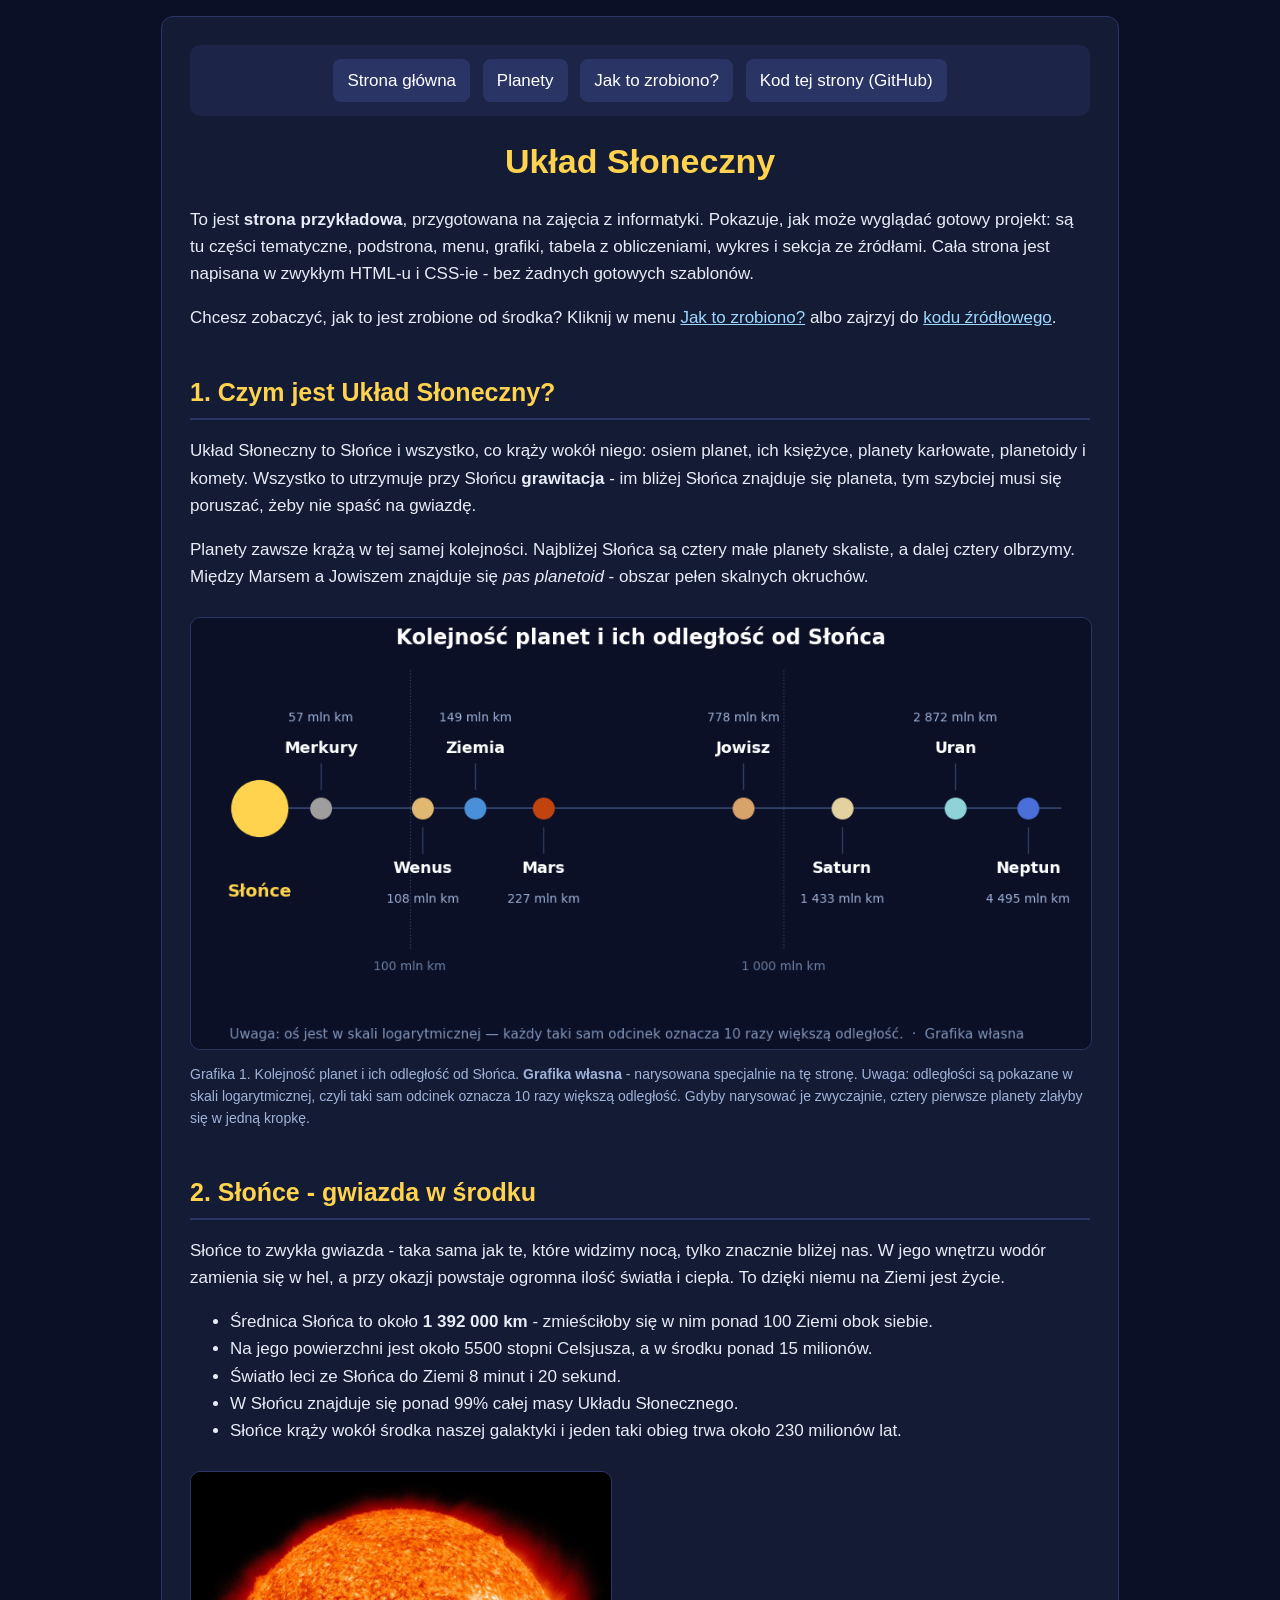
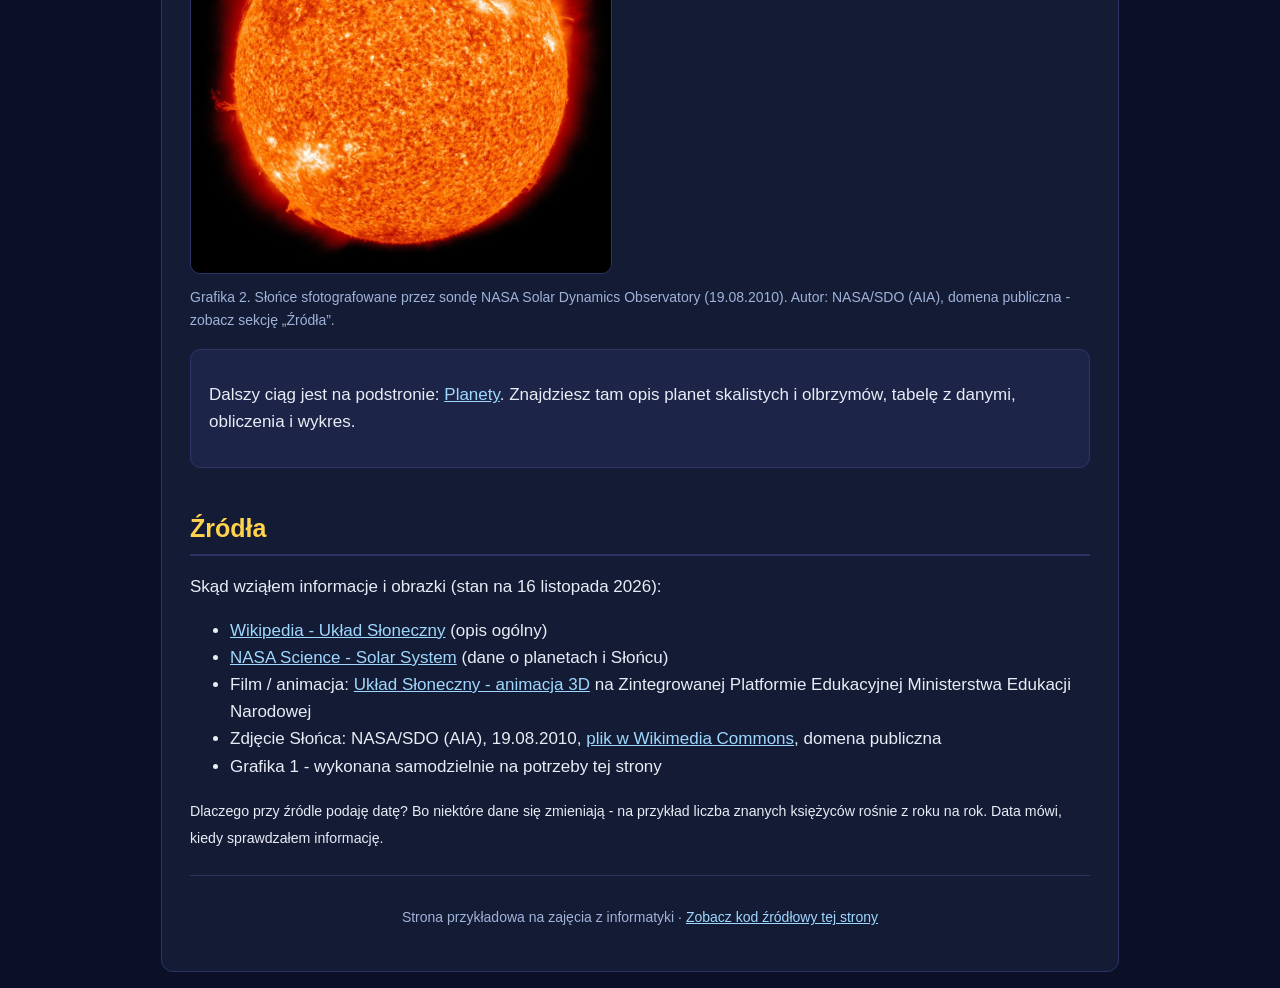
==== index.html @ 8542721d "Strona-wzór „Układ Słoneczny” na zajęcia z informatyki Kompletny przykład projektu dla klas VII–VIII" ====
<!DOCTYPE html>
<html lang="pl">
<head>
    <meta charset="UTF-8">
    <title>Układ Słoneczny - strona przykładowa</title>
    <link rel="stylesheet" href="style.css">
</head>
<body>

<div class="strona">

    <!-- ============ MENU (jest takie samo na każdej stronie) ============ -->
    <div class="menu">
        <a href="index.html">Strona główna</a>
        <a href="planety.html">Planety</a>
        <a href="jak-to-zrobione.html">Jak to zrobiono?</a>
        <a href="https://github.com/mikub97/uklad-sloneczny">Kod tej strony (GitHub)</a>
    </div>

    <!-- ============ CZĘŚĆ STARTOWA ============ -->
    <h1>Układ Słoneczny</h1>
    <p>
        To jest <strong>strona przykładowa</strong>, przygotowana na zajęcia z informatyki.
        Pokazuje, jak może wyglądać gotowy projekt: są tu części tematyczne, podstrona,
        menu, grafiki, tabela z obliczeniami, wykres i sekcja ze źródłami.
        Cała strona jest napisana w zwykłym HTML-u i CSS-ie - bez żadnych gotowych szablonów.
    </p>
    <p>
        Chcesz zobaczyć, jak to jest zrobione od środka? Kliknij w menu
        <a href="jak-to-zrobione.html">Jak to zrobiono?</a> albo zajrzyj do
        <a href="https://github.com/mikub97/uklad-sloneczny">kodu źródłowego</a>.
    </p>

    <!-- ============ CZĘŚĆ TEMATYCZNA 1 ============ -->
    <h2>1. Czym jest Układ Słoneczny?</h2>
    <p>
        Układ Słoneczny to Słońce i wszystko, co krąży wokół niego: osiem planet,
        ich księżyce, planety karłowate, planetoidy i komety. Wszystko to utrzymuje
        przy Słońcu <strong>grawitacja</strong> - im bliżej Słońca znajduje się planeta,
        tym szybciej musi się poruszać, żeby nie spaść na gwiazdę.
    </p>
    <p>
        Planety zawsze krążą w tej samej kolejności. Najbliżej Słońca są cztery małe
        planety skaliste, a dalej cztery olbrzymy. Między Marsem a Jowiszem znajduje się
        <em>pas planetoid</em> - obszar pełen skalnych okruchów.
    </p>

    <!-- WYMAGANIE: grafika własna (wykonana samodzielnie, nie pobrana z internetu) -->
    <img src="imgs/schemat-orbit.png" alt="Schemat kolejności ośmiu planet i ich odległości od Słońca" class="grafika">
    <p class="podpis">
        Grafika 1. Kolejność planet i ich odległość od Słońca. <strong>Grafika własna</strong> -
        narysowana specjalnie na tę stronę. Uwaga: odległości są pokazane w skali logarytmicznej,
        czyli taki sam odcinek oznacza 10 razy większą odległość. Gdyby narysować je zwyczajnie,
        cztery pierwsze planety zlałyby się w jedną kropkę.
    </p>

    <!-- ============ CZĘŚĆ TEMATYCZNA 2 ============ -->
    <h2>2. Słońce - gwiazda w środku</h2>
    <p>
        Słońce to zwykła gwiazda - taka sama jak te, które widzimy nocą, tylko znacznie
        bliżej nas. W jego wnętrzu wodór zamienia się w hel, a przy okazji powstaje
        ogromna ilość światła i ciepła. To dzięki niemu na Ziemi jest życie.
    </p>

    <!-- WYMAGANIE: lista -->
    <ul>
        <li>Średnica Słońca to około <strong>1 392 000 km</strong> - zmieściłoby się w nim ponad 100 Ziemi obok siebie.</li>
        <li>Na jego powierzchni jest około 5500 stopni Celsjusza, a w środku ponad 15 milionów.</li>
        <li>Światło leci ze Słońca do Ziemi 8 minut i 20 sekund.</li>
        <li>W Słońcu znajduje się ponad 99% całej masy Układu Słonecznego.</li>
        <li>Słońce krąży wokół środka naszej galaktyki i jeden taki obieg trwa około 230 milionów lat.</li>
    </ul>

    <!-- WYMAGANIE: zdjęcie z internetu - wolno go użyć, bo jest w domenie publicznej.
         Autora i licencję podajemy niżej, w sekcji "Źródła". -->
    <img src="imgs/slonce-nasa.jpg" alt="Zdjęcie Słońca wykonane przez sondę NASA Solar Dynamics Observatory" width="420" class="grafika">
    <p class="podpis">
        Grafika 2. Słońce sfotografowane przez sondę NASA Solar Dynamics Observatory (19.08.2010).
        Autor: NASA/SDO (AIA), domena publiczna - zobacz sekcję „Źródła”.
    </p>

    <div class="ramka">
        <p>
            Dalszy ciąg jest na podstronie: <a href="planety.html">Planety</a>.
            Znajdziesz tam opis planet skalistych i olbrzymów, tabelę z danymi,
            obliczenia i wykres.
        </p>
    </div>

    <!-- ============ ŹRÓDŁA ============ -->
    <h2>Źródła</h2>
    <p>Skąd wziąłem informacje i obrazki (stan na 16 listopada 2026):</p>
    <ul>
        <li>
            <a href="https://pl.wikipedia.org/wiki/Uk%C5%82ad_S%C5%82oneczny">Wikipedia - Układ Słoneczny</a>
            (opis ogólny)
        </li>
        <li>
            <a href="https://science.nasa.gov/solar-system/">NASA Science - Solar System</a>
            (dane o planetach i Słońcu)
        </li>
        <li>
            Film / animacja:
            <a href="https://zpe.gov.pl/a/uklad-sloneczny---animacja-3d/DCQ4JNOMB">Układ Słoneczny - animacja 3D</a>
            na Zintegrowanej Platformie Edukacyjnej Ministerstwa Edukacji Narodowej
        </li>
        <li>
            Zdjęcie Słońca: NASA/SDO (AIA), 19.08.2010,
            <a href="https://commons.wikimedia.org/wiki/File:The_Sun_by_the_Atmospheric_Imaging_Assembly_of_NASA%27s_Solar_Dynamics_Observatory_-_20100819.jpg">plik w Wikimedia Commons</a>,
            domena publiczna
        </li>
        <li>
            Grafika 1 - wykonana samodzielnie na potrzeby tej strony
        </li>
    </ul>
    <p>
        <small>
            Dlaczego przy źródle podaję datę? Bo niektóre dane się zmieniają - na przykład
            liczba znanych księżyców rośnie z roku na rok. Data mówi, kiedy sprawdzałem informację.
        </small>
    </p>

    <!-- ============ STOPKA ============ -->
    <div class="stopka">
        <p>
            Strona przykładowa na zajęcia z informatyki &middot;
            <a href="https://github.com/mikub97/uklad-sloneczny">Zobacz kod źródłowy tej strony</a>
        </p>
    </div>

</div>

</body>
</html>
---- style.css ----
/* ===================================================================
   style.css - wyglad calej strony o Ukladzie Slonecznym
   Uzywamy tylko tych wlasciwosci, ktore poznajemy na zajeciach:
   kolory, tlo, czcionki, odstepy, obramowania i szerokosci.
   =================================================================== */

/* --- cala strona: tlo i czcionka --- */
body {
    background-color: #0b1026;
    color: #e8ecf6;
    font-family: Arial, Helvetica, sans-serif;
    font-size: 17px;
    line-height: 1.6;
    margin: 0;
    padding: 16px;
}

/* --- pudelko, w ktorym jest cala tresc (zeby tekst nie byl za szeroki) --- */
.strona {
    max-width: 900px;
    margin: 0 auto;
    background-color: #141b35;
    border: 1px solid #2a3566;
    border-radius: 12px;
    padding: 28px;
}

/* --- naglowki --- */
h1 {
    color: #ffd34d;
    font-size: 34px;
    text-align: center;
    margin: 8px 0 4px 0;
}

h2 {
    color: #ffd34d;
    font-size: 25px;
    border: 0;
    border-bottom: 2px solid #2a3566;
    padding: 24px 0 6px 0;
    margin: 0 0 10px 0;
}

h3 {
    color: #9fd8ff;
    font-size: 20px;
    margin: 22px 0 6px 0;
}

/* --- zwykle odnosniki --- */
a {
    color: #9fd8ff;
}

/* --- MENU: kazdy odnosnik to prostokacik.
       display: inline-block ustawia je obok siebie w jednej linii. --- */
.menu {
    background-color: #1c2547;
    border-radius: 10px;
    padding: 10px;
    text-align: center;
    margin: 0 0 18px 0;
}

.menu a {
    display: inline-block;
    background-color: #2a3566;
    color: #ffffff;
    text-decoration: none;
    border-radius: 8px;
    padding: 8px 14px;
    margin: 4px;
}

/* --- GRAFIKI: max-width: 100% sprawia, ze obrazek nigdy
       nie wystaje poza strone na malym ekranie --- */
.grafika {
    max-width: 100%;
    border-radius: 10px;
    border: 1px solid #2a3566;
    margin: 10px 0 4px 0;
}

/* podpis pod grafika */
.podpis {
    color: #9fb3d9;
    font-size: 14px;
    margin: 0 0 18px 0;
}

/* --- TABELA --- */
table {
    border-collapse: collapse;
    width: 100%;
    background-color: #ffffff;
    color: #1a1a1a;
    margin: 10px 0;
}

th, td {
    border: 1px solid #999999;
    padding: 7px;
    text-align: left;
    font-size: 15px;
}

th {
    background-color: #2e4a7d;
    color: #ffffff;
}

/* wiersz z podsumowaniem obliczen */
.podsumowanie {
    background-color: #fff2cc;
}

/* --- OKIENKO Z ARKUSZEM (iframe) --- */
.arkusz-okno {
    width: 100%;
    border: 1px solid #2a3566;
    border-radius: 10px;
    background-color: #ffffff;
}

/* --- ramka z wazna informacja --- */
.ramka {
    background-color: #1c2547;
    border: 1px solid #2a3566;
    border-radius: 10px;
    padding: 14px 18px;
    margin: 16px 0;
}

/* --- stopka --- */
.stopka {
    color: #9fb3d9;
    font-size: 14px;
    text-align: center;
    margin: 24px 0 0 0;
    padding: 16px 0 0 0;
    border: 0;
    border-top: 1px solid #2a3566;
}
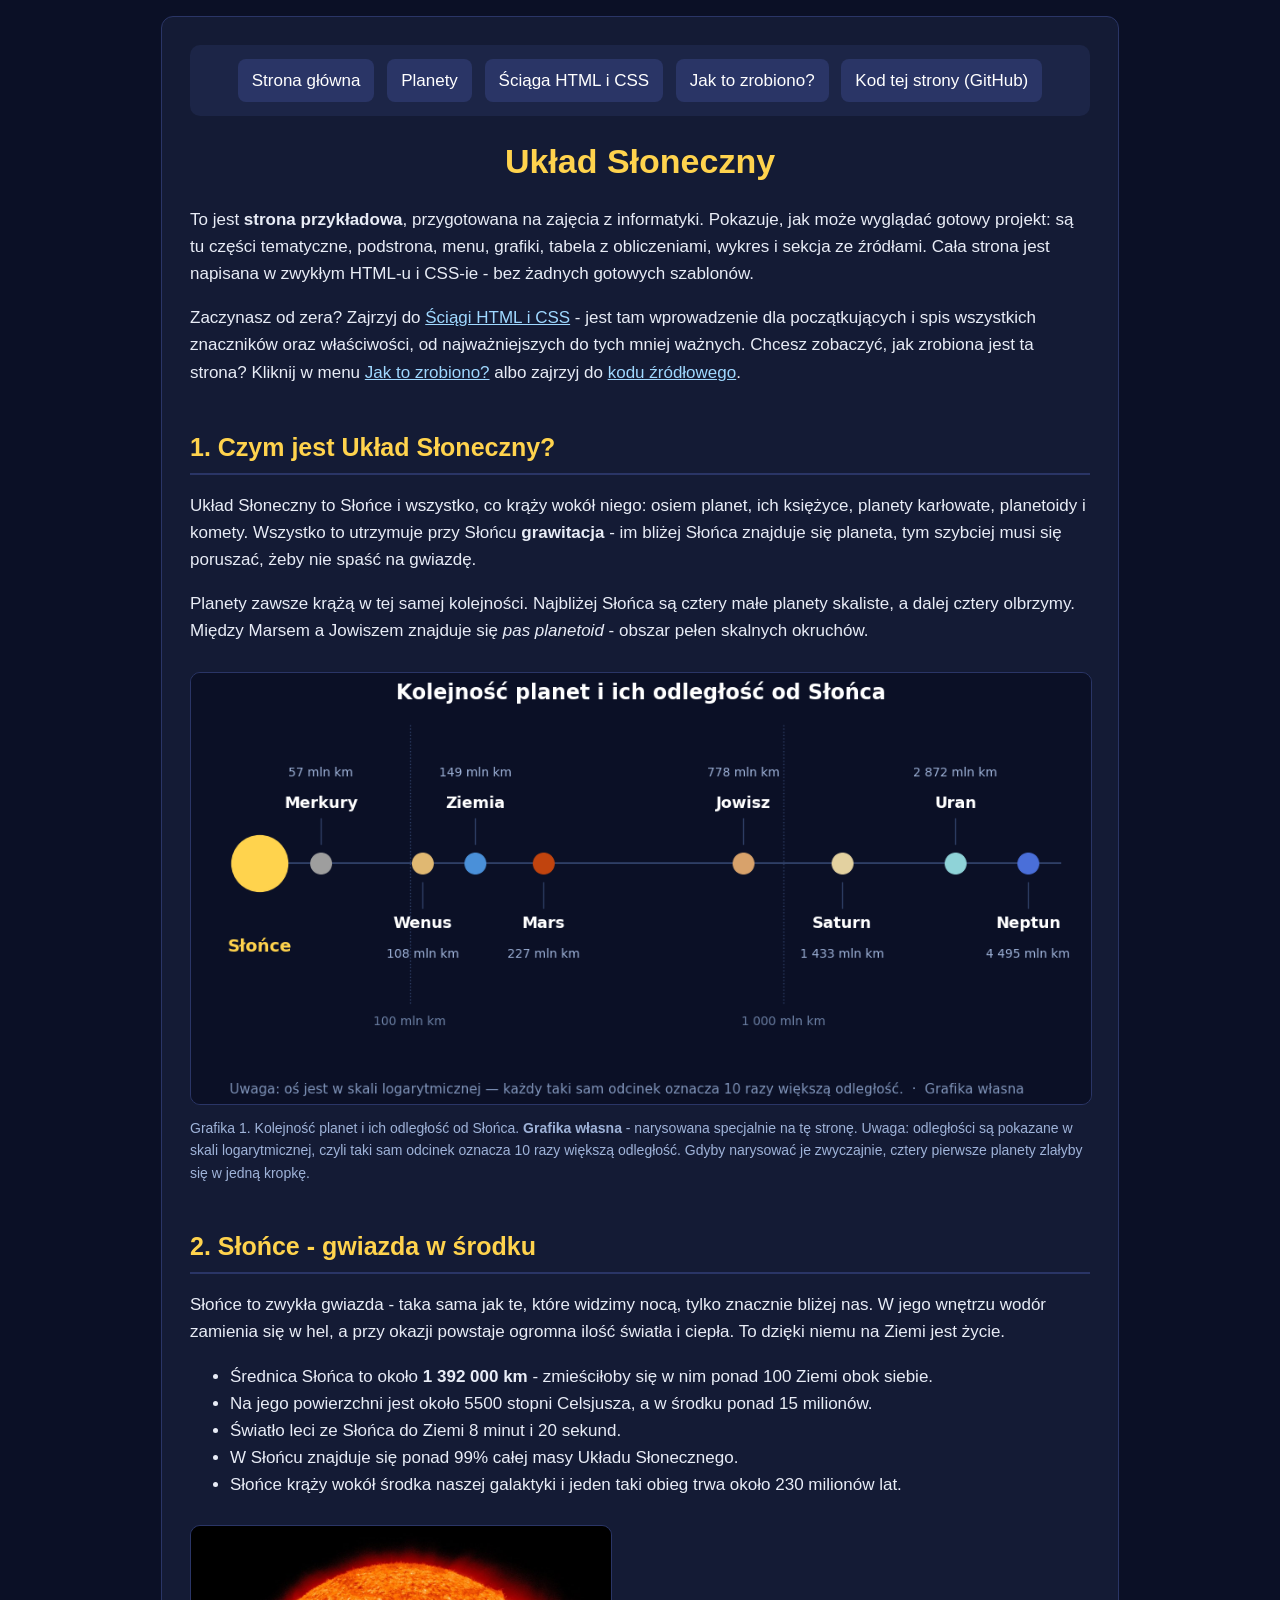
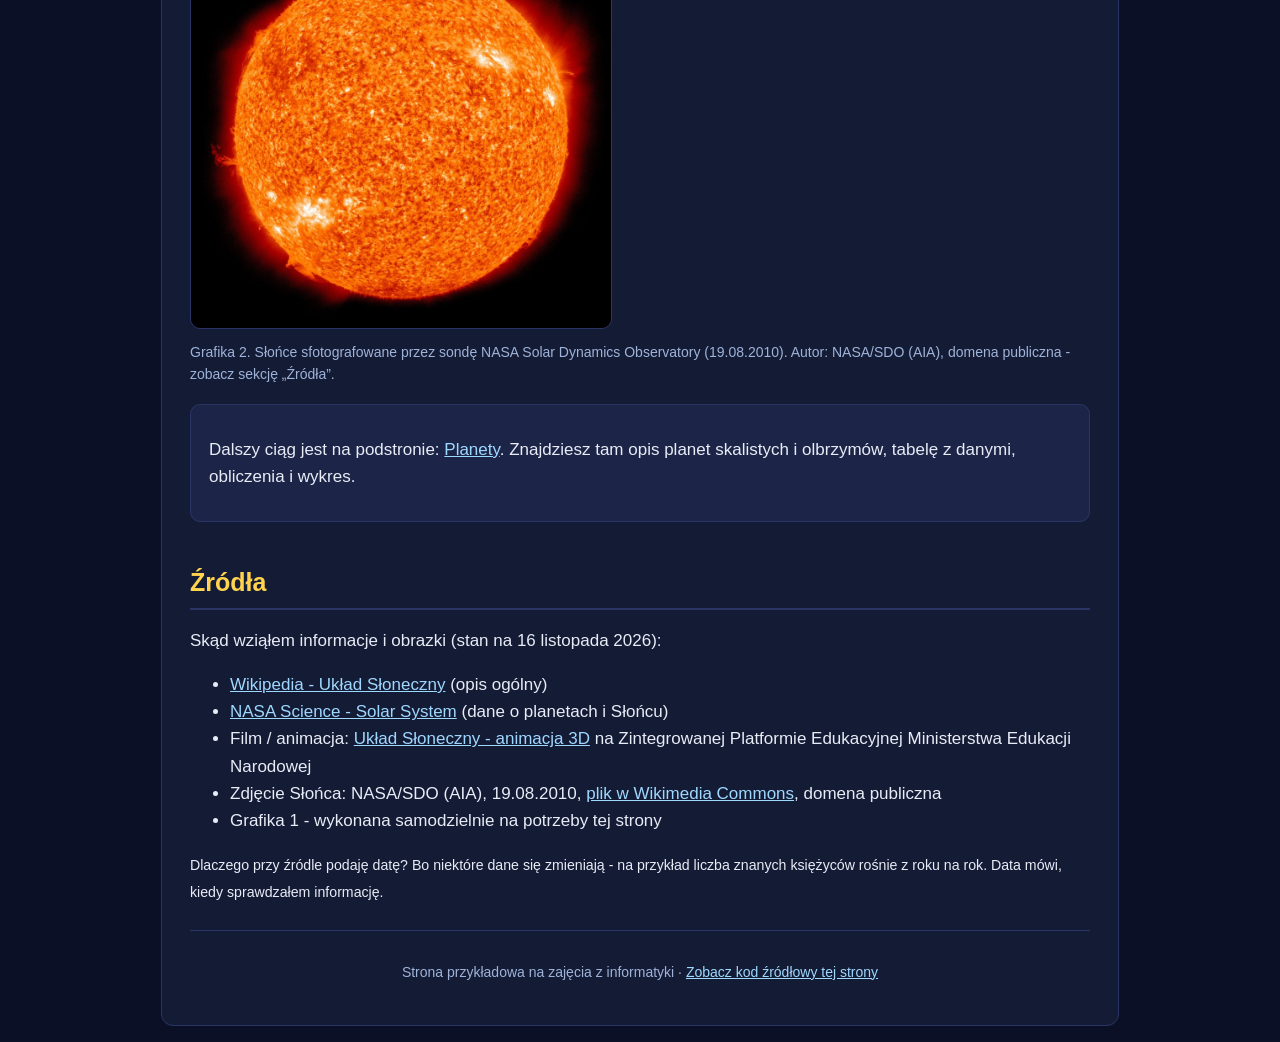
==== commit e242f941: "Podstrona „Ściąga HTML i CSS” dla początkujących Wprowadzenie (czym różni się HTML od CSS, jak zaczą" ====
--- a/index.html
+++ b/index.html
@@ -13,6 +13,7 @@
     <div class="menu">
         <a href="index.html">Strona główna</a>
         <a href="planety.html">Planety</a>
+        <a href="sciaga.html">Ściąga HTML i CSS</a>
         <a href="jak-to-zrobione.html">Jak to zrobiono?</a>
         <a href="https://github.com/mikub97/uklad-sloneczny">Kod tej strony (GitHub)</a>
     </div>
@@ -26,7 +27,10 @@
         Cała strona jest napisana w zwykłym HTML-u i CSS-ie - bez żadnych gotowych szablonów.
     </p>
     <p>
-        Chcesz zobaczyć, jak to jest zrobione od środka? Kliknij w menu
+        Zaczynasz od zera? Zajrzyj do <a href="sciaga.html">Ściągi HTML i CSS</a> -
+        jest tam wprowadzenie dla początkujących i spis wszystkich znaczników
+        oraz właściwości, od najważniejszych do tych mniej ważnych.
+        Chcesz zobaczyć, jak zrobiona jest ta strona? Kliknij w menu
         <a href="jak-to-zrobione.html">Jak to zrobiono?</a> albo zajrzyj do
         <a href="https://github.com/mikub97/uklad-sloneczny">kodu źródłowego</a>.
     </p>
--- a/style.css
+++ b/style.css
@@ -142,3 +142,38 @@
     border: 0;
     border-top: 1px solid #2a3566;
 }
+
+/* ===================================================================
+   DODATEK: wyglad fragmentow kodu (uzywany na podstronie ze sciaga)
+   =================================================================== */
+
+/* kod w srodku zdania, np. znacznik <p> */
+.kod {
+    background-color: #0b1026;
+    color: #9fd8ff;
+    font-family: "Courier New", monospace;
+    font-size: 15px;
+    border-radius: 5px;
+    padding: 2px 6px;
+}
+
+/* wiekszy fragment kodu - caly blok.
+   overflow-x sprawia, ze przy dlugiej linijce pojawia sie
+   pasek przewijania zamiast rozpychania calej strony. */
+.kod-blok {
+    background-color: #0b1026;
+    color: #cfe6ff;
+    font-family: "Courier New", monospace;
+    font-size: 15px;
+    line-height: 1.5;
+    border: 1px solid #2a3566;
+    border-radius: 8px;
+    padding: 14px;
+    margin: 10px 0;
+    overflow-x: auto;
+}
+
+/* tabele ze sciaga maja duzo tekstu - niech beda troche luzniejsze */
+.sciaga td {
+    line-height: 1.5;
+}
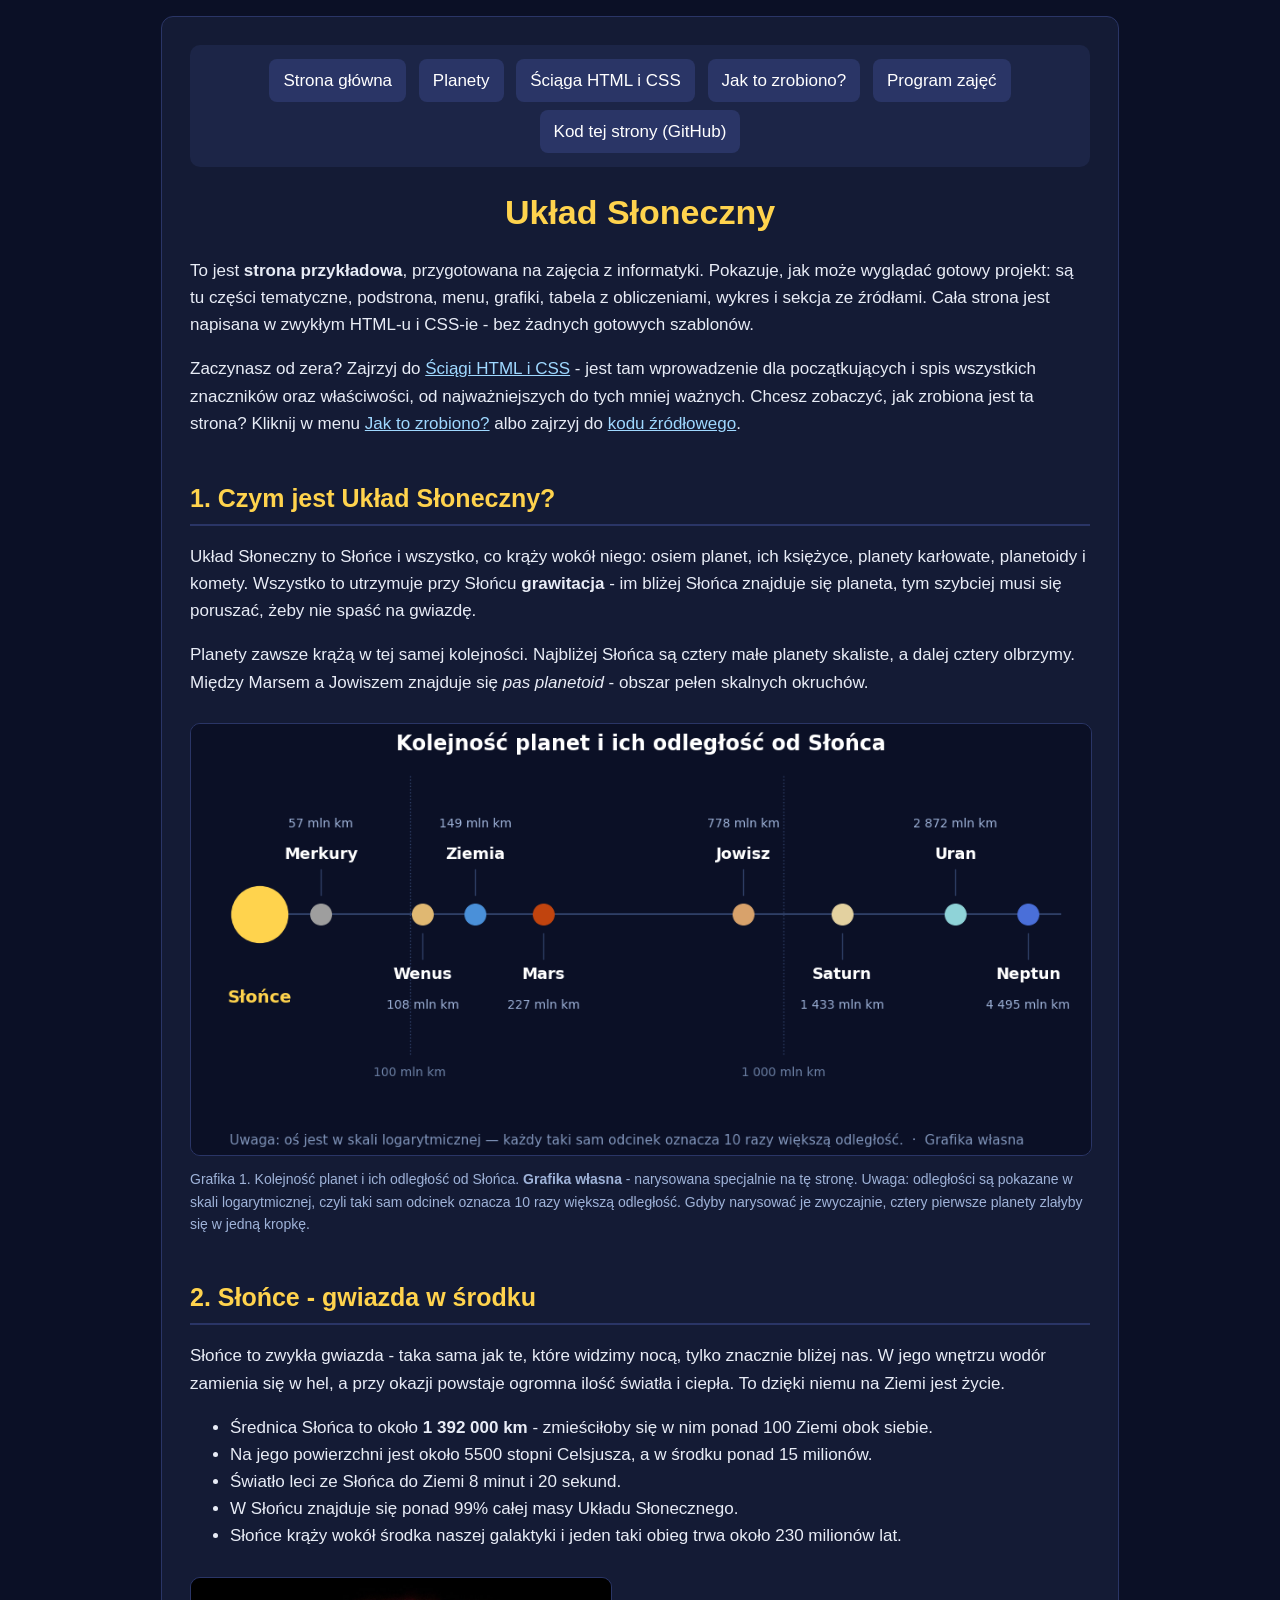
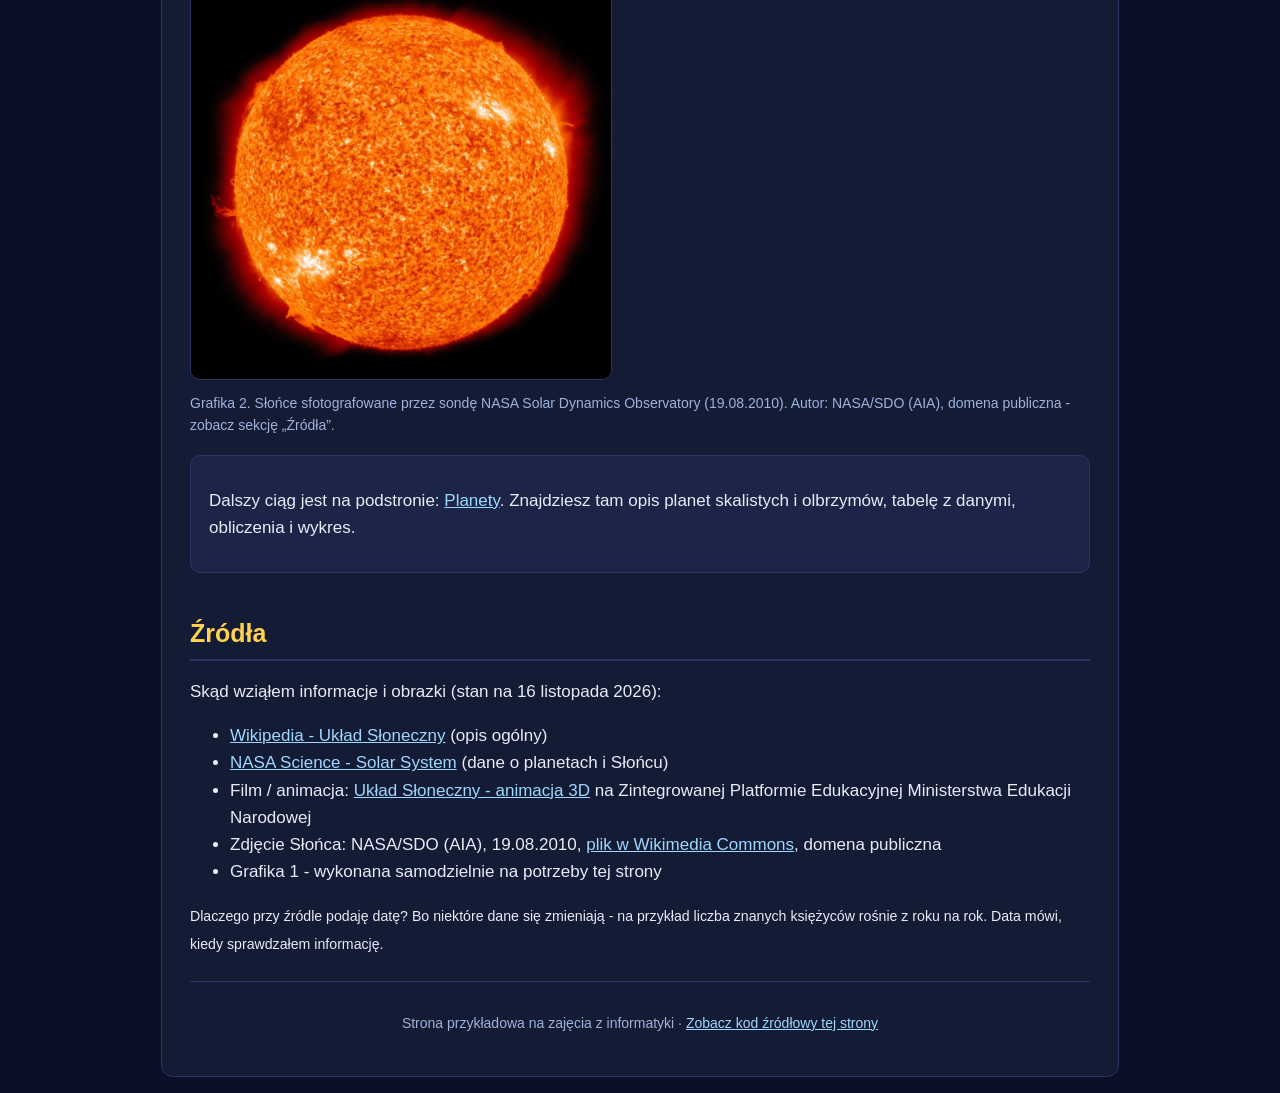
==== commit 813ec978: "Podstrona „Program zajęć” z treścią dokumentu projektu Wymagania, zakres sześciu spotkań, zasady sam" ====
--- a/index.html
+++ b/index.html
@@ -15,6 +15,7 @@
         <a href="planety.html">Planety</a>
         <a href="sciaga.html">Ściąga HTML i CSS</a>
         <a href="jak-to-zrobione.html">Jak to zrobiono?</a>
+        <a href="program.html">Program zajęć</a>
         <a href="https://github.com/mikub97/uklad-sloneczny">Kod tej strony (GitHub)</a>
     </div>
 
